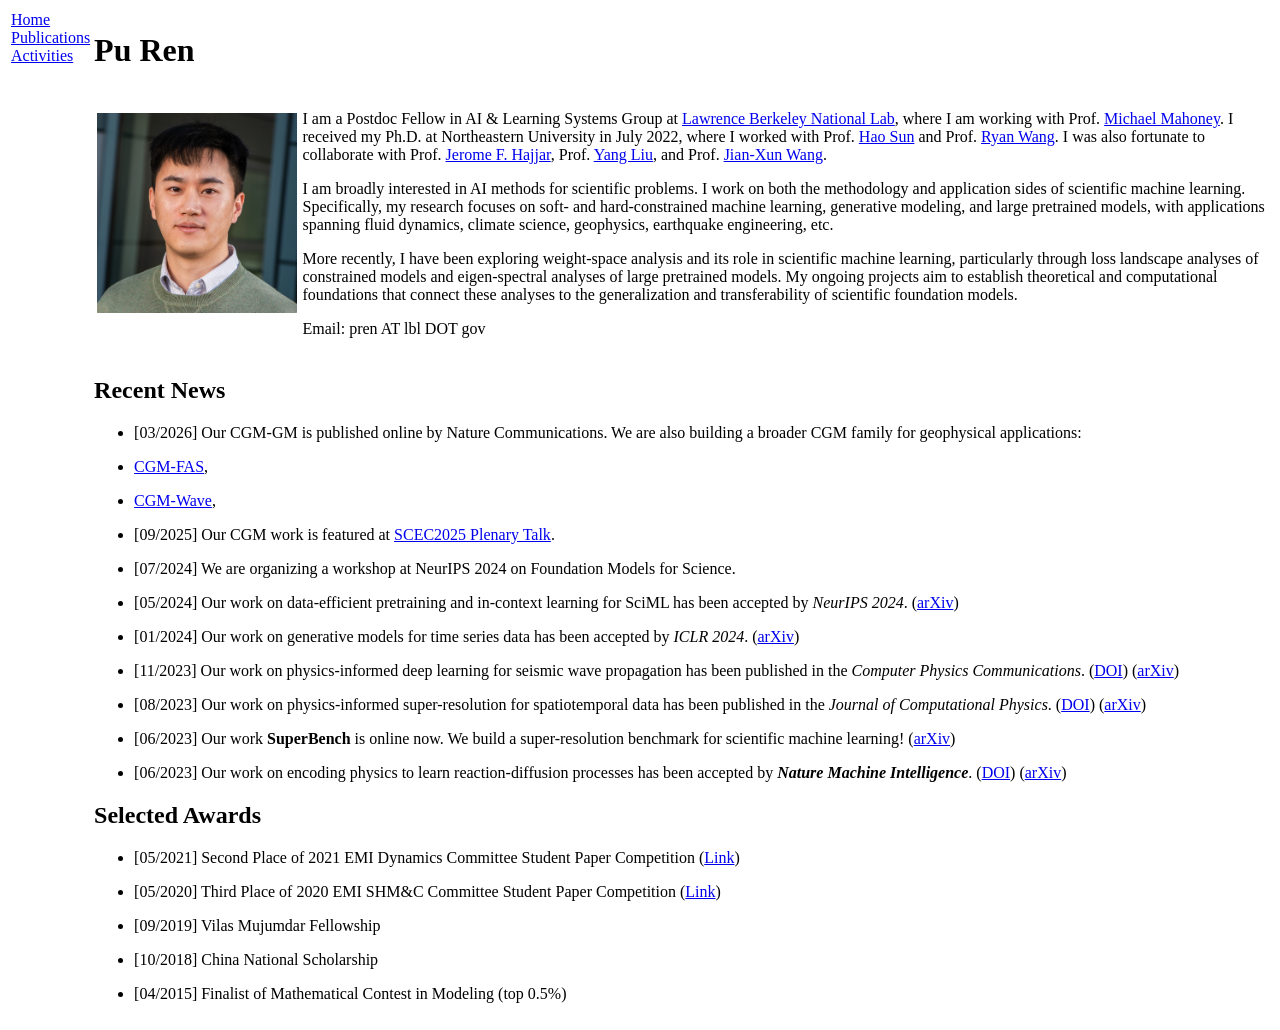
==== index.html @ e6f61547 "update recent news" ====
<!DOCTYPE html PUBLIC "-//W3C//DTD XHTML 1.1//EN"
  "http://www.w3.org/TR/xhtml11/DTD/xhtml11.dtd">
<html xmlns="http://www.w3.org/1999/xhtml" xml:lang="en">
<head>
<meta name="generator" content="jemdoc, see http://jemdoc.jaboc.net/" />
<meta http-equiv="Content-Type" content="text/html;charset=utf-8" />
<link rel="stylesheet" href="jemdoc.css" type="text/css" />
<title>Pu Ren</title>
<!-- MathJax -->
	<script type="text/javascript" src="https://cdn.mathjax.org/mathjax/latest/MathJax.js?config=TeX-AMS-MML_HTMLorMML">
	</script>
	<script type="text/x-mathjax-config">
	MathJax.Hub.Config({
	  TeX: { equationNumbers: { autoNumber: "AMS" } }
	});
	</script>
<!-- End MathJax -->
</head>
<body>
<table summary="Table for page layout." id="tlayout">
<tr valign="top">
<td id="layout-menu">
<div class="menu-item"><a href="index.html" class="current">Home</a></div>
<div class="menu-item"><a href="publications.html">Publications</a></div>
<div class="menu-item"><a href="activaties.html">Activities</a></div>
</td>
<td id="layout-content">
<div id="toptitle">
<h1>Pu Ren</h1>
</div>
<table class="imgtable"><tr><td>
<img src="pics/headshot_recent.jpg" alt="alt text" width="200px" height="200px" />&nbsp;</td>
<td align="left"><p>I am a Postdoc Fellow in AI &amp; Learning Systems Group at <a href="https://www.lbl.gov/" target=&ldquo;blank&rdquo;>Lawrence Berkeley National Lab</a>, where I am working with Prof. <a href="https://www.stat.berkeley.edu/~mmahoney/" target=&ldquo;blank&rdquo;>Michael Mahoney</a>. I received my Ph.D. at Northeastern University in July 2022, where I worked with Prof. <a href="https://scholar.google.com/citations?user=PaxAtLkAAAAJ&amp;hl=en/" target=&ldquo;blank&rdquo;>Hao Sun</a> and Prof. <a href="https://sites.google.com/view/uirlab/" target=&ldquo;blank&rdquo;>Ryan Wang</a>. I was also fortunate to collaborate with Prof. <a href="https://coe.northeastern.edu/people/hajjar-jerome/" target=&ldquo;blank&rdquo;>Jerome F. Hajjar</a>, Prof. <a href="https://scholar.google.com/citations?user=34upg6YAAAAJ&amp;hl=en/" target=&ldquo;blank&rdquo;>Yang Liu</a>, and Prof. <a href="http://sites.nd.edu/jianxun-wang/" target=&ldquo;blank&rdquo;>Jian-Xun Wang</a>.</p>
<p>I am broadly interested in AI methods for scientific problems. I work on both the methodology and application sides of scientific machine learning. Specifically, my research focuses on soft- and hard-constrained machine learning, generative modeling, and large pretrained models, with applications spanning fluid dynamics, climate science, geophysics, earthquake engineering, etc.</p>
<p>More recently, I have been exploring weight-space analysis and its role in scientific machine learning, particularly through loss landscape analyses of constrained models and eigen-spectral analyses of large pretrained models. My ongoing projects aim to establish theoretical and computational foundations that connect these analyses to the generalization and transferability of scientific foundation models.</p>
<p>Email: pren AT lbl DOT gov</p>
</td></tr></table>
<h2>Recent News</h2>
<ul>
<li><p>[03/2026] Our CGM-GM is published online by Nature Communications. We are also building a broader CGM family for geophysical applications: </p>
</li>
<li><p><a href="https://arxiv.org/abs/2512.19909" target=&ldquo;blank&rdquo;>CGM-FAS</a>,</p>
</li>
<li><p><a href="https://www.stat.berkeley.edu/~mmahoney/pubs/Advancing_Broadband_Seismic_Wavefield_1.pdf" target=&ldquo;blank&rdquo;>CGM-Wave</a>,</p>
</li>
<li><p>[09/2025] Our CGM work is featured at <a href="https://central.scec.org/publication/14399" target=&ldquo;blank&rdquo;>SCEC2025 Plenary Talk</a>.</p>
</li>
<li><p>[07/2024] We are organizing a workshop at NeurIPS 2024 on Foundation Models for Science. </p>
</li>
<li><p>[05/2024] Our work on data-efficient pretraining and in-context learning for SciML has been accepted by <i>NeurIPS 2024</i>. (<a href="https://arxiv.org/abs/2402.15734.pdf" target=&ldquo;blank&rdquo;>arXiv</a>)</p>
</li>
<li><p>[01/2024] Our work on generative models for time series data has been accepted by <i>ICLR 2024</i>. (<a href="https://arxiv.org/abs/2310.02619.pdf" target=&ldquo;blank&rdquo;>arXiv</a>)</p>
</li>
<li><p>[11/2023] Our work on physics-informed deep learning for seismic wave propagation has been published in the <i>Computer Physics Communications</i>. (<a href="https://www.sciencedirect.com/science/article/abs/pii/S0010465523003557" target=&ldquo;blank&rdquo;>DOI</a>) (<a href="https://arxiv.org/pdf/2210.14044.pdf" target=&ldquo;blank&rdquo;>arXiv</a>)</p>
</li>
<li><p>[08/2023] Our work on physics-informed super-resolution for spatiotemporal data has been published in the <i>Journal of Computational Physics</i>. (<a href="https://www.sciencedirect.com/science/article/abs/pii/S0021999123005338" target=&ldquo;blank&rdquo;>DOI</a>) (<a href="https://arxiv.org/abs/2208.01462.pdf" target=&ldquo;blank&rdquo;>arXiv</a>)</p>
</li>
<li><p>[06/2023] Our work <b>SuperBench</b> is online now. We build a super-resolution benchmark for scientific machine learning! (<a href="https://arxiv.org/abs/2306.14070.pdf" target=&ldquo;blank&rdquo;>arXiv</a>)</p>
</li>
<li><p>[06/2023] Our work on encoding physics to learn reaction-diffusion processes has been accepted by <b><i>Nature Machine Intelligence</i></b>. (<a href="https://www.nature.com/articles/s42256-023-00685-7" target=&ldquo;blank&rdquo;>DOI</a>) (<a href="https://arxiv.org/abs/2106.04781.pdf" target=&ldquo;blank&rdquo;>arXiv</a>)</p>
</li>
</ul>
<h2>Selected Awards</h2>
<ul>
<li><p>[05/2021] Second Place of 2021 EMI Dynamics Committee Student Paper Competition (<a href="https://www.asce.org/communities/institutes-and-technical-groups/engineering-mechanics-institute/news/emi-2021-student-competition-winners" target=&ldquo;blank&rdquo;>Link</a>)</p>
</li>
<li><p>[05/2020] Third Place of 2020 EMI SHM&amp;C Committee Student Paper Competition (<a href="https://www.asce.org/-/media/asce-images-and-files/communities/institutes-and-technical-groups/engineering-mechanics/documents/2020-emi-annual-report.pdf" target=&ldquo;blank&rdquo;>Link</a>)</p>
</li>
<li><p>[09/2019] Vilas Mujumdar Fellowship</p>
</li>
<li><p>[10/2018] China National Scholarship</p>
</li>
<li><p>[04/2015] Finalist of Mathematical Contest in Modeling (top 0.5%)</p>
</li>
</ul>
</td>
</tr>
</table>
</body>
</html>
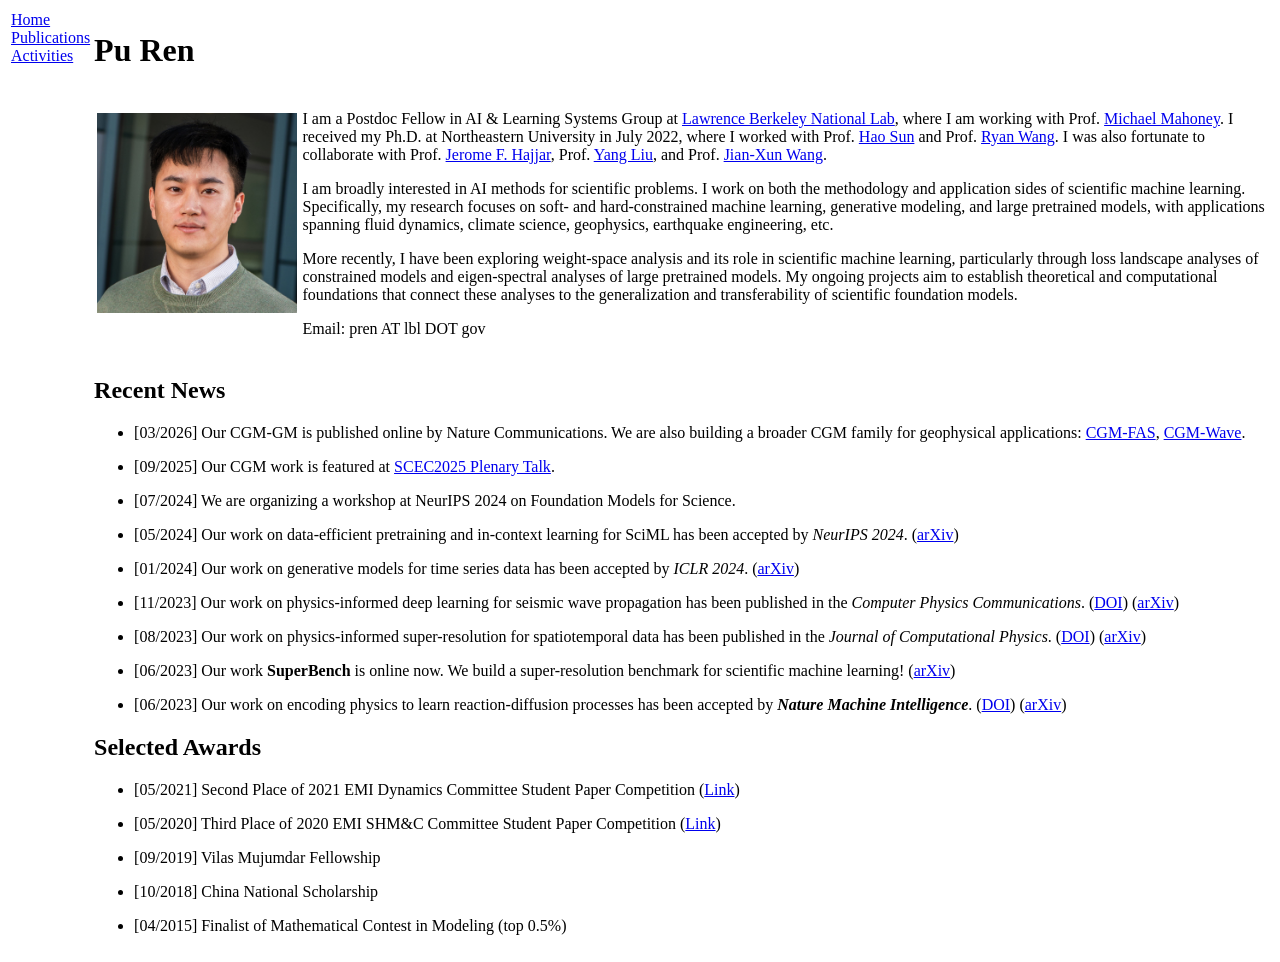
==== commit e0cd826e: "update index" ====
--- a/index.html
+++ b/index.html
@@ -37,11 +37,7 @@
 </td></tr></table>
 <h2>Recent News</h2>
 <ul>
-<li><p>[03/2026] Our CGM-GM is published online by Nature Communications. We are also building a broader CGM family for geophysical applications: </p>
-</li>
-<li><p><a href="https://arxiv.org/abs/2512.19909" target=&ldquo;blank&rdquo;>CGM-FAS</a>,</p>
-</li>
-<li><p><a href="https://www.stat.berkeley.edu/~mmahoney/pubs/Advancing_Broadband_Seismic_Wavefield_1.pdf" target=&ldquo;blank&rdquo;>CGM-Wave</a>,</p>
+<li><p>[03/2026] Our CGM-GM is published online by Nature Communications. We are also building a broader CGM family for geophysical applications: <a href="https://arxiv.org/abs/2512.19909" target=&ldquo;blank&rdquo;>CGM-FAS</a>, <a href="https://www.stat.berkeley.edu/~mmahoney/pubs/Advancing_Broadband_Seismic_Wavefield_1.pdf" target=&ldquo;blank&rdquo;>CGM-Wave</a>.</p>
 </li>
 <li><p>[09/2025] Our CGM work is featured at <a href="https://central.scec.org/publication/14399" target=&ldquo;blank&rdquo;>SCEC2025 Plenary Talk</a>.</p>
 </li>
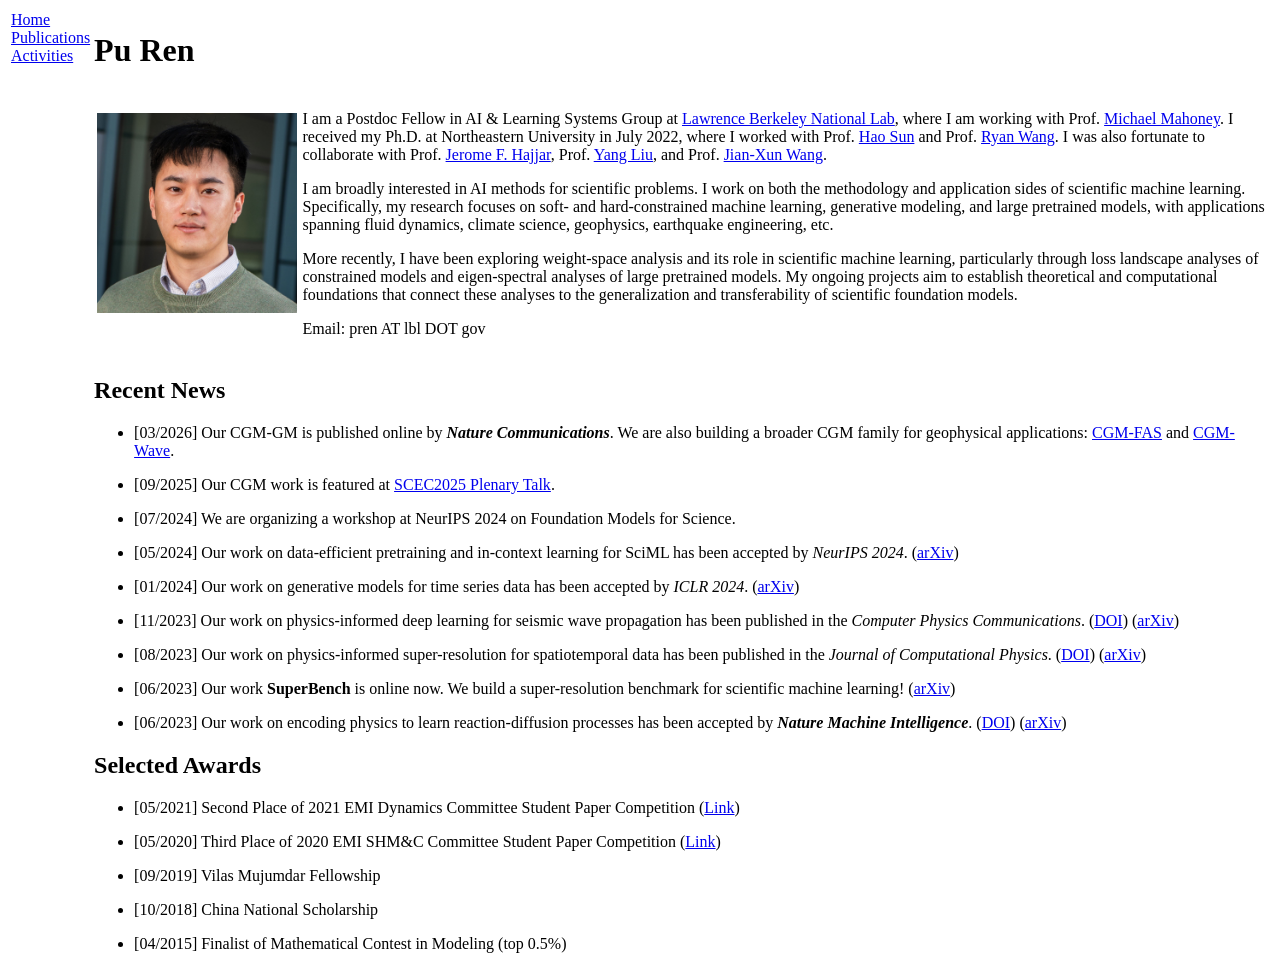
==== commit 89e5b508: "update index" ====
--- a/index.html
+++ b/index.html
@@ -37,7 +37,7 @@
 </td></tr></table>
 <h2>Recent News</h2>
 <ul>
-<li><p>[03/2026] Our CGM-GM is published online by Nature Communications. We are also building a broader CGM family for geophysical applications: <a href="https://arxiv.org/abs/2512.19909" target=&ldquo;blank&rdquo;>CGM-FAS</a>, <a href="https://www.stat.berkeley.edu/~mmahoney/pubs/Advancing_Broadband_Seismic_Wavefield_1.pdf" target=&ldquo;blank&rdquo;>CGM-Wave</a>.</p>
+<li><p>[03/2026] Our CGM-GM is published online by <b><i>Nature Communications</i></b>. We are also building a broader CGM family for geophysical applications: <a href="https://arxiv.org/abs/2512.19909" target=&ldquo;blank&rdquo;>CGM-FAS</a> and <a href="https://www.stat.berkeley.edu/~mmahoney/pubs/Advancing_Broadband_Seismic_Wavefield_1.pdf" target=&ldquo;blank&rdquo;>CGM-Wave</a>.</p>
 </li>
 <li><p>[09/2025] Our CGM work is featured at <a href="https://central.scec.org/publication/14399" target=&ldquo;blank&rdquo;>SCEC2025 Plenary Talk</a>.</p>
 </li>
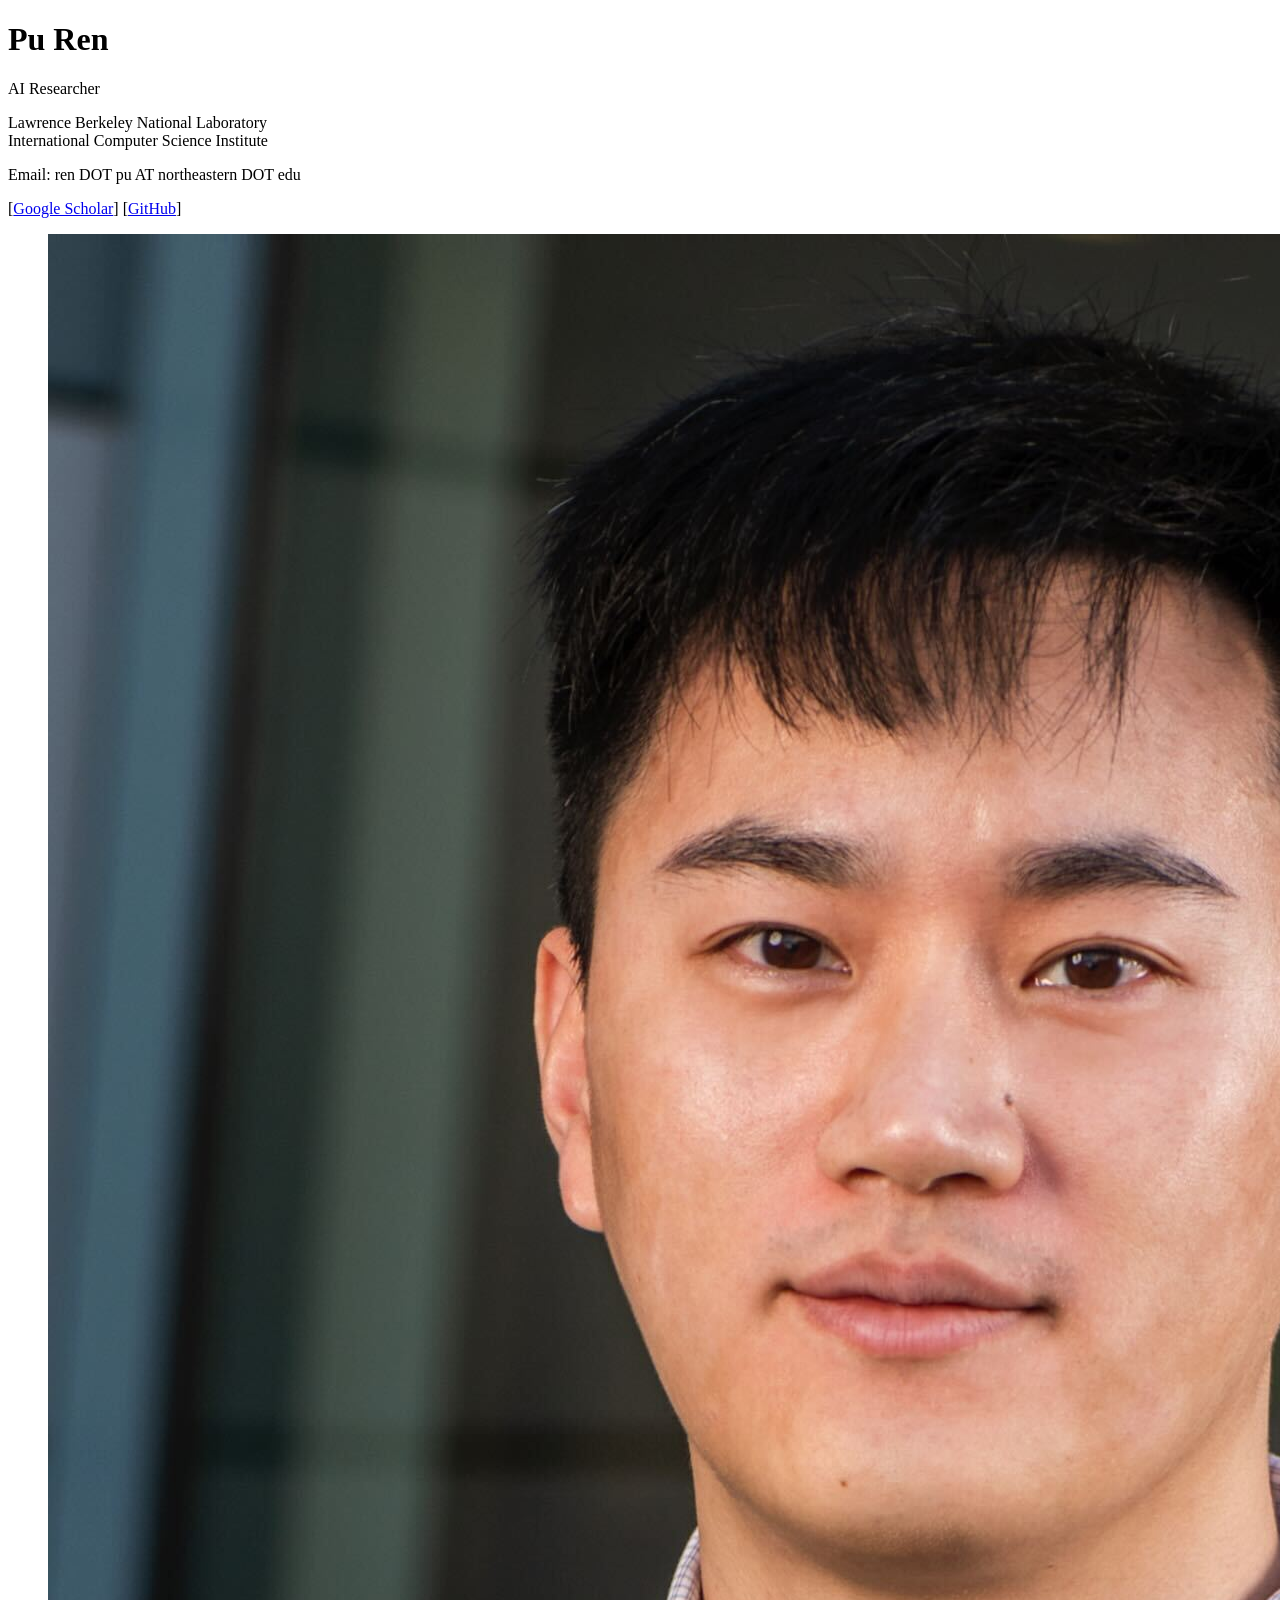
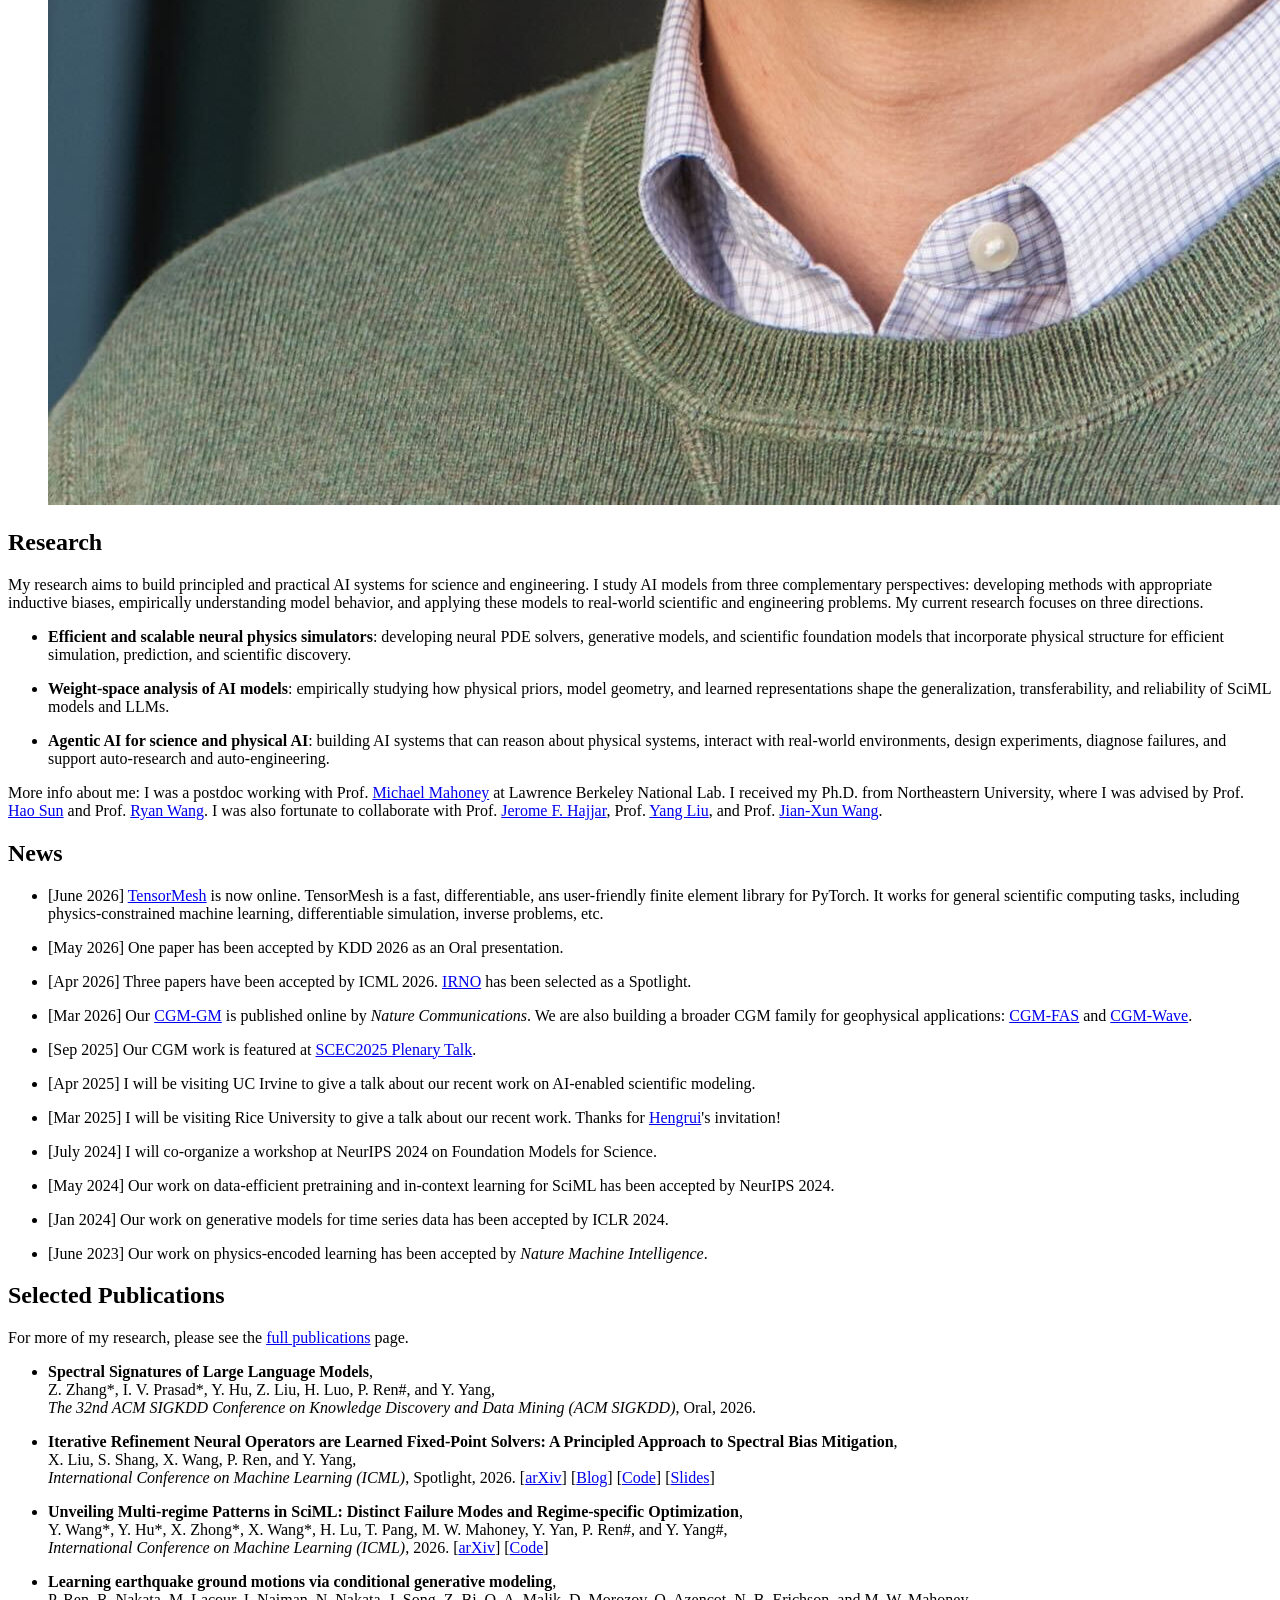
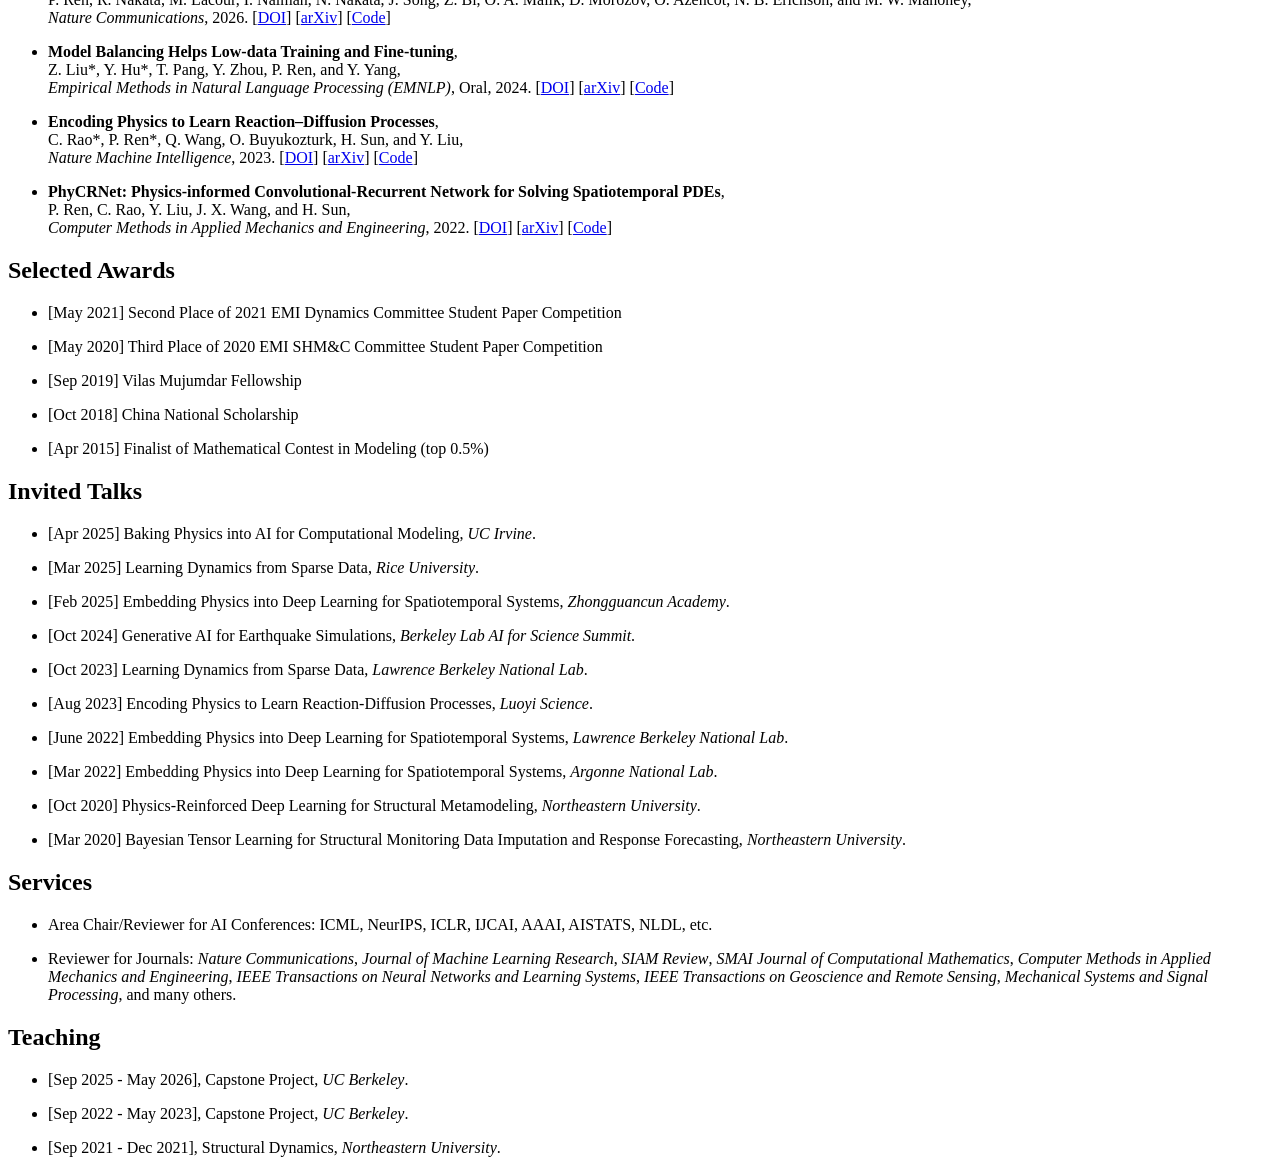
==== commit 56b90295: "update index" ====
--- a/index.html
+++ b/index.html
@@ -17,60 +17,182 @@
 <!-- End MathJax -->
 </head>
 <body>
-<table summary="Table for page layout." id="tlayout">
-<tr valign="top">
-<td id="layout-menu">
-<div class="menu-item"><a href="index.html" class="current">Home</a></div>
-<div class="menu-item"><a href="publications.html">Publications</a></div>
-<div class="menu-item"><a href="activaties.html">Activities</a></div>
-</td>
-<td id="layout-content">
-<div id="toptitle">
-<h1>Pu Ren</h1>
-</div>
-<table class="imgtable"><tr><td>
-<img src="pics/headshot_recent.jpg" alt="alt text" width="200px" height="200px" />&nbsp;</td>
-<td align="left"><p>I am a Postdoc Fellow in AI &amp; Learning Systems Group at <a href="https://www.lbl.gov/" target=&ldquo;blank&rdquo;>Lawrence Berkeley National Lab</a>, where I am working with Prof. <a href="https://www.stat.berkeley.edu/~mmahoney/" target=&ldquo;blank&rdquo;>Michael Mahoney</a>. I received my Ph.D. at Northeastern University in July 2022, where I worked with Prof. <a href="https://scholar.google.com/citations?user=PaxAtLkAAAAJ&amp;hl=en/" target=&ldquo;blank&rdquo;>Hao Sun</a> and Prof. <a href="https://sites.google.com/view/uirlab/" target=&ldquo;blank&rdquo;>Ryan Wang</a>. I was also fortunate to collaborate with Prof. <a href="https://coe.northeastern.edu/people/hajjar-jerome/" target=&ldquo;blank&rdquo;>Jerome F. Hajjar</a>, Prof. <a href="https://scholar.google.com/citations?user=34upg6YAAAAJ&amp;hl=en/" target=&ldquo;blank&rdquo;>Yang Liu</a>, and Prof. <a href="http://sites.nd.edu/jianxun-wang/" target=&ldquo;blank&rdquo;>Jian-Xun Wang</a>.</p>
-<p>I am broadly interested in AI methods for scientific problems. I work on both the methodology and application sides of scientific machine learning. Specifically, my research focuses on soft- and hard-constrained machine learning, generative modeling, and large pretrained models, with applications spanning fluid dynamics, climate science, geophysics, earthquake engineering, etc.</p>
-<p>More recently, I have been exploring weight-space analysis and its role in scientific machine learning, particularly through loss landscape analyses of constrained models and eigen-spectral analyses of large pretrained models. My ongoing projects aim to establish theoretical and computational foundations that connect these analyses to the generalization and transferability of scientific foundation models.</p>
-<p>Email: pren AT lbl DOT gov</p>
-</td></tr></table>
-<h2>Recent News</h2>
+<div id="layout-content">
+<!-- Header: edit name, appointment, affiliations, links, and portrait here. -->
+<header class="site-header">
+  <div class="intro">
+    <h1>Pu Ren</h1>
+    <p class="role">AI Researcher</p>
+    <p class="affiliation">
+      Lawrence Berkeley National Laboratory<br />
+      International Computer Science Institute
+    </p>
+    <p class="email">Email: ren DOT pu AT northeastern DOT edu</p>
+    <p class="header-links">
+      [<a href="https://scholar.google.com/citations?user=FiuAyGwAAAAJ&amp;hl=en">Google Scholar</a>]
+      [<a href="https://github.com/paulpuren">GitHub</a>]
+    </p>
+  </div>
+  <figure class="portrait">
+    <img src="pics/headshot_recent.jpg" alt="Portrait of Pu Ren" />
+  </figure>
+</header>
+<h2>Research</h2>
+<p>My research aims to build principled and practical AI systems for science and engineering. I study AI models from three complementary perspectives: developing methods with appropriate inductive biases, empirically understanding model behavior, and applying these models to real-world scientific and engineering problems. My current research focuses on three directions.</p>
 <ul>
-<li><p>[03/2026] Our CGM-GM is published online by <b><i>Nature Communications</i></b>. We are also building a broader CGM family for geophysical applications: <a href="https://arxiv.org/abs/2512.19909" target=&ldquo;blank&rdquo;>CGM-FAS</a> and <a href="https://www.stat.berkeley.edu/~mmahoney/pubs/Advancing_Broadband_Seismic_Wavefield_1.pdf" target=&ldquo;blank&rdquo;>CGM-Wave</a>.</p>
+<li><p><b>Efficient and scalable neural physics simulators</b>: developing neural PDE solvers, generative models, and scientific foundation models that incorporate physical structure for efficient simulation, prediction, and scientific discovery.</p>
 </li>
-<li><p>[09/2025] Our CGM work is featured at <a href="https://central.scec.org/publication/14399" target=&ldquo;blank&rdquo;>SCEC2025 Plenary Talk</a>.</p>
+</ul>
+<ul>
+<li><p><b>Weight-space analysis of AI models</b>: empirically studying how physical priors, model geometry, and learned representations shape the generalization, transferability, and reliability of SciML models and LLMs.</p>
 </li>
-<li><p>[07/2024] We are organizing a workshop at NeurIPS 2024 on Foundation Models for Science. </p>
+</ul>
+<ul>
+<li><p><b>Agentic AI for science and physical AI</b>: building AI systems that can reason about physical systems, interact with real-world environments, design experiments, diagnose failures, and support auto-research and auto-engineering.</p>
 </li>
-<li><p>[05/2024] Our work on data-efficient pretraining and in-context learning for SciML has been accepted by <i>NeurIPS 2024</i>. (<a href="https://arxiv.org/abs/2402.15734.pdf" target=&ldquo;blank&rdquo;>arXiv</a>)</p>
+</ul>
+<p>More info about me: I was a postdoc working with Prof. <a href="https://www.stat.berkeley.edu/~mmahoney/" target=&ldquo;blank&rdquo;>Michael Mahoney</a> at Lawrence Berkeley National Lab. I received my Ph.D. from Northeastern University, where I was advised by Prof. <a href="https://scholar.google.com/citations?user=PaxAtLkAAAAJ&amp;hl=en/" target=&ldquo;blank&rdquo;>Hao Sun</a> and Prof. <a href="https://sites.google.com/view/uirlab/" target=&ldquo;blank&rdquo;>Ryan Wang</a>. I was also fortunate to collaborate with Prof. <a href="https://coe.northeastern.edu/people/hajjar-jerome/" target=&ldquo;blank&rdquo;>Jerome F. Hajjar</a>, Prof. <a href="https://scholar.google.com/citations?user=34upg6YAAAAJ&amp;hl=en/" target=&ldquo;blank&rdquo;>Yang Liu</a>, and Prof. <a href="https://www.duffield.cornell.edu/people/jian-xun-wang/" target=&ldquo;blank&rdquo;>Jian-Xun Wang</a>.</p>
+<h2>News</h2>
+<ul>
+<li><p>[June 2026] <a href="https://www.tensor-mesh.com/" target=&ldquo;blank&rdquo;>TensorMesh</a> is now online. TensorMesh is a fast, differentiable, ans user-friendly finite element library for PyTorch. It works for general scientific computing tasks, including physics-constrained machine learning, differentiable simulation, inverse problems, etc. </p>
 </li>
-<li><p>[01/2024] Our work on generative models for time series data has been accepted by <i>ICLR 2024</i>. (<a href="https://arxiv.org/abs/2310.02619.pdf" target=&ldquo;blank&rdquo;>arXiv</a>)</p>
+<li><p>[May 2026] One paper has been accepted by KDD 2026 as an <span class="highlight-red">Oral</span> presentation.</p>
 </li>
-<li><p>[11/2023] Our work on physics-informed deep learning for seismic wave propagation has been published in the <i>Computer Physics Communications</i>. (<a href="https://www.sciencedirect.com/science/article/abs/pii/S0010465523003557" target=&ldquo;blank&rdquo;>DOI</a>) (<a href="https://arxiv.org/pdf/2210.14044.pdf" target=&ldquo;blank&rdquo;>arXiv</a>)</p>
+<li><p>[Apr 2026] Three papers have been accepted by ICML 2026. <a href="https://openreview.net/forum?id=4lAS8tI23u&amp;referrer=%5Bthe%20profile%20of%20Xiaotian%20Liu%5D(%2Fprofile%3Fid%3D~Xiaotian_Liu2)" target=&ldquo;blank&rdquo;>IRNO</a> has been selected as a <span class="highlight-red">Spotlight</span>.</p>
 </li>
-<li><p>[08/2023] Our work on physics-informed super-resolution for spatiotemporal data has been published in the <i>Journal of Computational Physics</i>. (<a href="https://www.sciencedirect.com/science/article/abs/pii/S0021999123005338" target=&ldquo;blank&rdquo;>DOI</a>) (<a href="https://arxiv.org/abs/2208.01462.pdf" target=&ldquo;blank&rdquo;>arXiv</a>)</p>
+<li><p>[Mar 2026] Our <a href="https://www.nature.com/articles/s41467-026-70719-2" target=&ldquo;blank&rdquo;>CGM-GM</a> is published online by <i><span class="highlight-red">Nature Communications</span></i>. We are also building a broader CGM family for geophysical applications: <a href="https://arxiv.org/abs/2512.19909" target=&ldquo;blank&rdquo;>CGM-FAS</a> and <a href="https://www.stat.berkeley.edu/~mmahoney/pubs/Advancing_Broadband_Seismic_Wavefield_1.pdf" target=&ldquo;blank&rdquo;>CGM-Wave</a>.</p>
 </li>
-<li><p>[06/2023] Our work <b>SuperBench</b> is online now. We build a super-resolution benchmark for scientific machine learning! (<a href="https://arxiv.org/abs/2306.14070.pdf" target=&ldquo;blank&rdquo;>arXiv</a>)</p>
+<li><p>[Sep 2025] Our CGM work is featured at <a href="https://central.scec.org/publication/14399" target=&ldquo;blank&rdquo;>SCEC2025 Plenary Talk</a>.</p>
 </li>
-<li><p>[06/2023] Our work on encoding physics to learn reaction-diffusion processes has been accepted by <b><i>Nature Machine Intelligence</i></b>. (<a href="https://www.nature.com/articles/s42256-023-00685-7" target=&ldquo;blank&rdquo;>DOI</a>) (<a href="https://arxiv.org/abs/2106.04781.pdf" target=&ldquo;blank&rdquo;>arXiv</a>)</p>
+<li><p>[Apr 2025] I will be visiting UC Irvine to give a talk about our recent work on AI-enabled scientific modeling. </p>
+</li>
+<li><p>[Mar 2025] I will be visiting Rice University to give a talk about our recent work. Thanks for <a href="https://profiles.rice.edu/faculty/hengrui-luo" target=&ldquo;blank&rdquo;>Hengrui</a>'s invitation! </p>
+</li>
+<li><p>[July 2024] I will co-organize a workshop at NeurIPS 2024 on Foundation Models for Science. </p>
+</li>
+<li><p>[May 2024] Our work on data-efficient pretraining and in-context learning for SciML has been accepted by NeurIPS 2024.</p>
+</li>
+<li><p>[Jan 2024] Our work on generative models for time series data has been accepted by ICLR 2024.</p>
+</li>
+<li><p>[June 2023] Our work on physics-encoded learning has been accepted by <i><span class="highlight-red">Nature Machine Intelligence</span></i>.</p>
+</li>
+</ul>
+<h2>Selected Publications</h2>
+<p>For more of my research, please see the <a href="publications.html" target=&ldquo;blank&rdquo;>full publications</a> page.</p>
+<ul>
+<li><p><b>Spectral Signatures of Large Language Models</b>, <br />
+Z. Zhang*, I. V. Prasad*, Y. Hu, Z. Liu, H. Luo, P. Ren#, and Y. Yang, <br />
+<i>The 32nd ACM SIGKDD Conference on Knowledge Discovery and Data Mining (ACM SIGKDD)</i>, <span class="highlight-red">Oral</span>, 2026.</p>
+</li>
+</ul>
+<ul>
+<li><p><b>Iterative Refinement Neural Operators are Learned Fixed-Point Solvers: A Principled Approach to Spectral Bias Mitigation</b>, <br />
+X. Liu, S. Shang, X. Wang, P. Ren, and Y. Yang, <br />
+<i>International Conference on Machine Learning (ICML)</i>, <span class="highlight-red">Spotlight</span>, 2026.
+[<a href="https://arxiv.org/abs/2605.24041" target=&ldquo;blank&rdquo;>arXiv</a>] 
+[<a href="https://xiaotianliu-dartmouth.github.io/IRNO_ICML_26_Spotlight/" target=&ldquo;blank&rdquo;>Blog</a>]
+[<a href="https://github.com/xiaotianliu-dartmouth/Iterative_Refinement_Neural_Operator/" target=&ldquo;blank&rdquo;>Code</a>]
+[<a href="https://xiaotianliu-dartmouth.github.io/IRNO_ICML_26_Spotlight/static/pdfs/IRNO_slides.pdf" target=&ldquo;blank&rdquo;>Slides</a>]</p>
+</li>
+</ul>
+<ul>
+<li><p><b>Unveiling Multi-regime Patterns in SciML: Distinct Failure Modes and Regime-specific Optimization</b>, <br />
+Y. Wang*, Y. Hu*, X. Zhong*, X. Wang*, H. Lu, T. Pang, M. W. Mahoney, Y. Yan, P. Ren#, and Y. Yang#, <br />
+<i>International Conference on Machine Learning (ICML)</i>, 2026.
+[<a href="https://arxiv.org/abs/2605.29153" target=&ldquo;blank&rdquo;>arXiv</a>]
+[<a href="https://github.com/leastima/sciml_multi_regime" target=&ldquo;blank&rdquo;>Code</a>]</p>
+</li>
+</ul>
+<ul>
+<li><p><b>Learning earthquake ground motions via conditional generative modeling</b>, <br />
+P. Ren, R. Nakata, M. Lacour, I. Naiman, N. Nakata, J. Song, Z. Bi, O. A. Malik, D. Morozov, O. Azencot, N. B. Erichson, and M. W. Mahoney, <br />
+<i><span class="highlight-red">Nature Communications</span></i>, 2026.
+[<a href="https://www.nature.com/articles/s41467-026-70719-2" target=&ldquo;blank&rdquo;>DOI</a>]
+[<a href="https://arxiv.org/abs/2407.15089.pdf" target=&ldquo;blank&rdquo;>arXiv</a>]
+[<a href="https://github.com/paulpuren/cgm-gm" target=&ldquo;blank&rdquo;>Code</a>]</p>
+</li>
+</ul>
+<ul>
+<li><p><b>Model Balancing Helps Low-data Training and Fine-tuning</b>, <br />
+Z. Liu*, Y. Hu*, T. Pang, Y. Zhou, P. Ren, and Y. Yang, <br />
+<i>Empirical Methods in Natural Language Processing (EMNLP)</i>, <span class="highlight-red">Oral</span>, 2024.
+[<a href="https://aclanthology.org/2024.emnlp-main.78.pdf" target=&ldquo;blank&rdquo;>DOI</a>]
+[<a href="https://arxiv.org/pdf/2410.12178.pdf" target=&ldquo;blank&rdquo;>arXiv</a>]
+[<a href="https://github.com/zihanghliu/modelbalancing" target=&ldquo;blank&rdquo;>Code</a>] </p>
+</li>
+</ul>
+<ul>
+<li><p><b>Encoding Physics to Learn Reaction–Diffusion Processes</b>, <br />
+C. Rao*, P. Ren*, Q. Wang, O. Buyukozturk, H. Sun, and Y. Liu, <br /> 
+<i><span class="highlight-red">Nature Machine Intelligence</span></i>, 2023.
+[<a href="https://www.nature.com/articles/s42256-023-00685-7" target=&ldquo;blank&rdquo;>DOI</a>]
+[<a href="https://arxiv.org/abs/2106.04781.pdf" target=&ldquo;blank&rdquo;>arXiv</a>] 
+[<a href="https://github.com/isds-neu/PeRCNN" target=&ldquo;blank&rdquo;>Code</a>]</p>
+</li>
+</ul>
+<ul>
+<li><p><b>PhyCRNet: Physics-informed Convolutional-Recurrent Network for Solving Spatiotemporal PDEs</b>, <br />
+P. Ren, C. Rao, Y. Liu, J. X. Wang, and H. Sun, <br />
+<i>Computer Methods in Applied Mechanics and Engineering</i>, 2022. 
+[<a href="https://www.sciencedirect.com/science/article/abs/pii/S0045782521006514" target=&ldquo;blank&rdquo;>DOI</a>] 
+[<a href="https://arxiv.org/abs/2106.14103.pdf" target=&ldquo;blank&rdquo;>arXiv</a>] 
+[<a href="https://github.com/paulpuren/PhyCRNet" target=&ldquo;blank&rdquo;>Code</a>]</p>
 </li>
 </ul>
 <h2>Selected Awards</h2>
 <ul>
-<li><p>[05/2021] Second Place of 2021 EMI Dynamics Committee Student Paper Competition (<a href="https://www.asce.org/communities/institutes-and-technical-groups/engineering-mechanics-institute/news/emi-2021-student-competition-winners" target=&ldquo;blank&rdquo;>Link</a>)</p>
+<li><p>[May 2021] Second Place of 2021 EMI Dynamics Committee Student Paper Competition</p>
 </li>
-<li><p>[05/2020] Third Place of 2020 EMI SHM&amp;C Committee Student Paper Competition (<a href="https://www.asce.org/-/media/asce-images-and-files/communities/institutes-and-technical-groups/engineering-mechanics/documents/2020-emi-annual-report.pdf" target=&ldquo;blank&rdquo;>Link</a>)</p>
+<li><p>[May 2020] Third Place of 2020 EMI SHM&amp;C Committee Student Paper Competition</p>
 </li>
-<li><p>[09/2019] Vilas Mujumdar Fellowship</p>
+<li><p>[Sep 2019] Vilas Mujumdar Fellowship</p>
 </li>
-<li><p>[10/2018] China National Scholarship</p>
+<li><p>[Oct 2018] China National Scholarship</p>
 </li>
-<li><p>[04/2015] Finalist of Mathematical Contest in Modeling (top 0.5%)</p>
+<li><p>[Apr 2015] Finalist of Mathematical Contest in Modeling (top 0.5%)</p>
 </li>
 </ul>
-</td>
-</tr>
-</table>
+<h2>Invited Talks</h2>
+<ul>
+<li><p>[Apr 2025] Baking Physics into AI for Computational Modeling, <i>UC Irvine</i>.</p>
+</li>
+<li><p>[Mar 2025] Learning Dynamics from Sparse Data, <i>Rice University</i>.</p>
+</li>
+<li><p>[Feb 2025] Embedding Physics into Deep Learning for Spatiotemporal Systems, <i>Zhongguancun Academy</i>.</p>
+</li>
+<li><p>[Oct 2024] Generative AI for Earthquake Simulations, <i>Berkeley Lab AI for Science Summit</i>.</p>
+</li>
+<li><p>[Oct 2023] Learning Dynamics from Sparse Data, <i>Lawrence Berkeley National Lab</i>.</p>
+</li>
+<li><p>[Aug 2023] Encoding Physics to Learn Reaction-Diffusion Processes, <i>Luoyi Science</i>.</p>
+</li>
+<li><p>[June 2022] Embedding Physics into Deep Learning for Spatiotemporal Systems, <i>Lawrence Berkeley National Lab</i>.</p>
+</li>
+<li><p>[Mar 2022] Embedding Physics into Deep Learning for Spatiotemporal Systems, <i>Argonne National Lab</i>.</p>
+</li>
+<li><p>[Oct 2020] Physics-Reinforced Deep Learning for Structural Metamodeling, <i>Northeastern University</i>.</p>
+</li>
+<li><p>[Mar 2020] Bayesian Tensor Learning for Structural Monitoring Data Imputation and Response Forecasting, <i>Northeastern University</i>.</p>
+</li>
+</ul>
+<h2>Services</h2>
+<ul>
+<li><p>Area Chair/Reviewer for AI Conferences: ICML, NeurIPS, ICLR, IJCAI, AAAI, AISTATS, NLDL, etc.</p>
+</li>
+</ul>
+<ul>
+<li><p>Reviewer for Journals: <i>Nature Communications</i>, <i>Journal of Machine Learning Research</i>, <i>SIAM Review</i>, <i>SMAI Journal of Computational Mathematics</i>, <i>Computer Methods in Applied Mechanics and Engineering</i>, <i>IEEE Transactions on Neural Networks and Learning Systems</i>, <i>IEEE Transactions on Geoscience and Remote Sensing</i>, <i>Mechanical Systems and Signal Processing</i>, and many others. </p>
+</li>
+</ul>
+<h2>Teaching</h2>
+<ul>
+<li><p>[Sep 2025 - May 2026], Capstone Project, <i>UC Berkeley</i>.</p>
+</li>
+<li><p>[Sep 2022 - May 2023], Capstone Project, <i>UC Berkeley</i>.</p>
+</li>
+<li><p>[Sep 2021 - Dec 2021], Structural Dynamics, <i>Northeastern University</i>.</p>
+</li>
+</ul>
+</div>
 </body>
 </html>
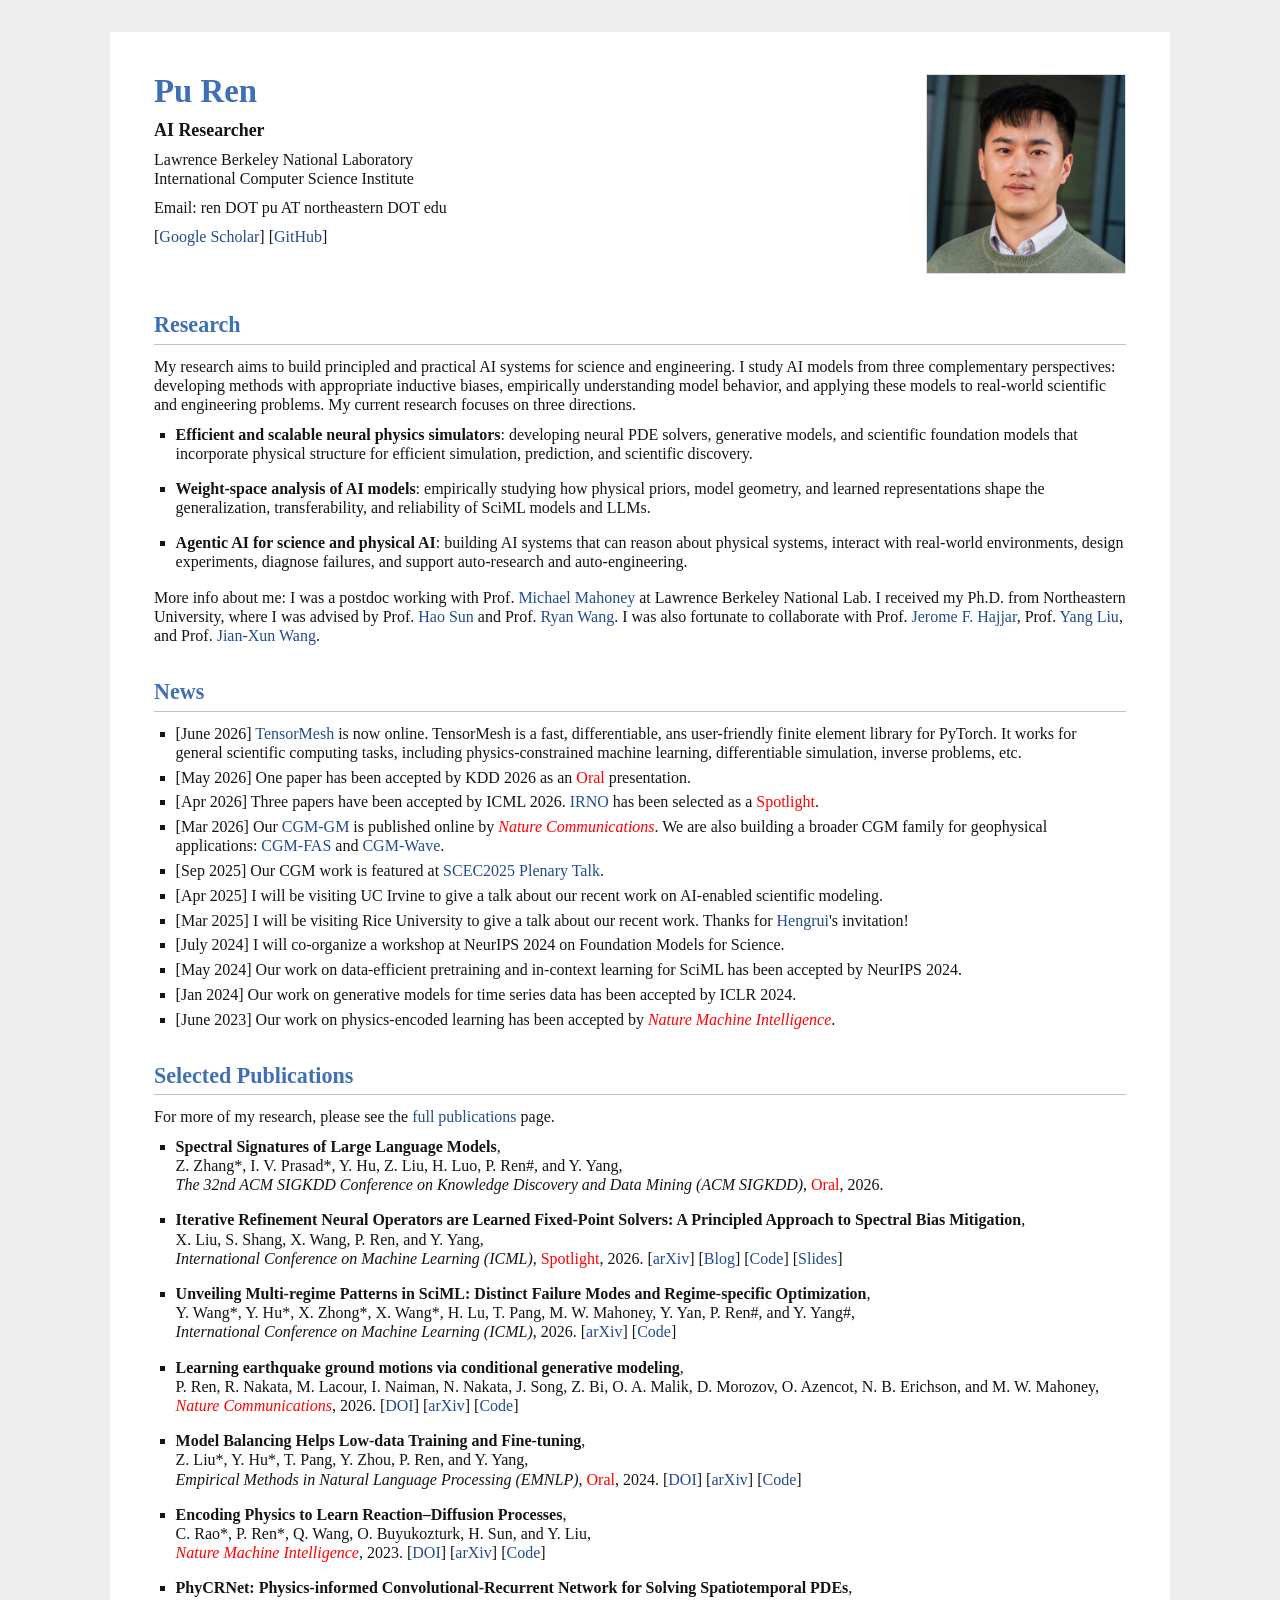
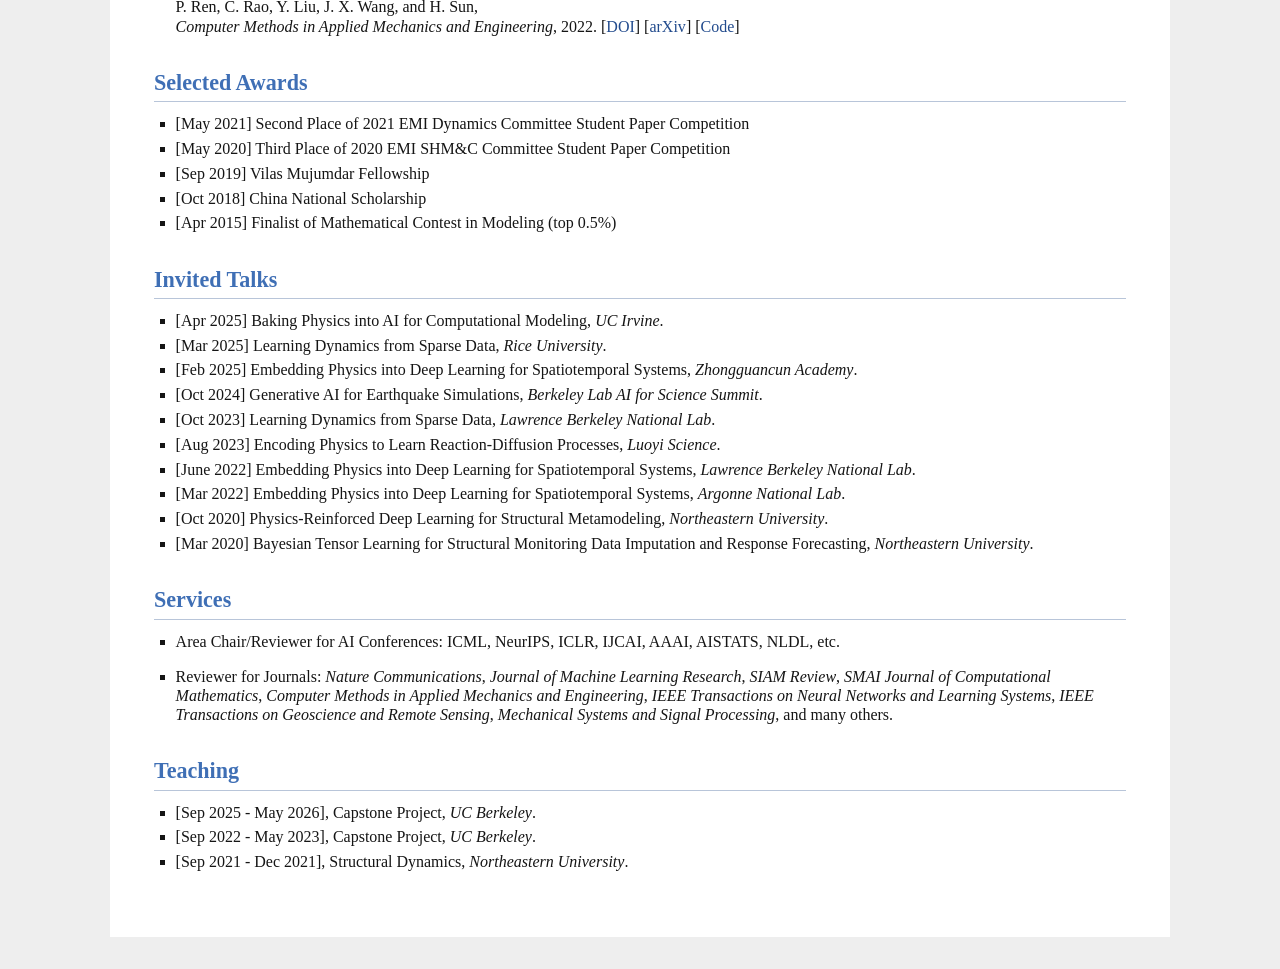
==== commit 1fcd459c: "Fix homepage layout and portrait size" ====
--- a/index.html
+++ b/index.html
@@ -5,6 +5,49 @@
 <meta name="generator" content="jemdoc, see http://jemdoc.jaboc.net/" />
 <meta http-equiv="Content-Type" content="text/html;charset=utf-8" />
 <link rel="stylesheet" href="jemdoc.css" type="text/css" />
+<style type="text/css">
+  body {
+    margin: 0;
+    padding: 32px 34px;
+    background: #eeeeee;
+  }
+  #layout-content {
+    max-width: 1060px;
+    margin: 0 auto;
+    padding: 42px 44px 50px;
+    background: #ffffff;
+  }
+  .site-header {
+    display: grid;
+    grid-template-columns: minmax(0, 1fr) 200px;
+    gap: 42px;
+    align-items: start;
+  }
+  .portrait {
+    margin: 0;
+    text-align: right;
+  }
+  .portrait img {
+    width: 200px;
+    max-width: 100%;
+    height: auto;
+  }
+  @media (max-width: 760px) {
+    body {
+      padding: 0;
+    }
+    #layout-content {
+      padding: 26px 18px 34px;
+    }
+    .site-header {
+      grid-template-columns: 1fr;
+      gap: 20px;
+    }
+    .portrait {
+      text-align: left;
+    }
+  }
+</style>
 <title>Pu Ren</title>
 <!-- MathJax -->
 	<script type="text/javascript" src="https://cdn.mathjax.org/mathjax/latest/MathJax.js?config=TeX-AMS-MML_HTMLorMML">
@@ -34,7 +77,7 @@
     </p>
   </div>
   <figure class="portrait">
-    <img src="pics/headshot_recent.jpg" alt="Portrait of Pu Ren" />
+    <img src="pics/headshot_recent.jpg" alt="Portrait of Pu Ren" width="200" height="200" style="width:200px;max-width:100%;height:auto;" />
   </figure>
 </header>
 <h2>Research</h2>
--- a/jemdoc.css
+++ b/jemdoc.css
@@ -0,0 +1,372 @@
+/* Academic homepage styles for the jemdoc-generated site. */
+
+* {
+    box-sizing: border-box;
+}
+
+html {
+    background: #eeeeee;
+}
+
+body {
+    margin: 0;
+    padding: 32px 34px;
+    background: #eeeeee;
+    color: #151515;
+    font-family: Georgia, "Times New Roman", Times, serif;
+    font-size: 16px;
+    line-height: 1.2;
+}
+
+/* Main white page container. Jemdoc uses #layout-content with or without a menu. */
+#layout-content,
+table#tlayout {
+    width: 100%;
+    max-width: 1060px;
+    margin: 0 auto;
+    background: #ffffff;
+}
+
+#layout-content {
+    padding: 42px 44px 50px;
+}
+
+table#tlayout {
+    border: none;
+    border-collapse: separate;
+    border-spacing: 0;
+}
+
+table#tlayout #layout-content {
+    margin: 0;
+}
+
+/* Legacy jemdoc side menu kept readable for secondary pages. */
+#layout-menu {
+    width: 160px;
+    padding: 42px 16px;
+    background: #f6f6f6;
+    border: none;
+    border-right: 1px solid #dddddd;
+    text-align: left;
+    vertical-align: top;
+    white-space: nowrap;
+}
+
+#layout-menu td {
+    background: #f6f6f6;
+    vertical-align: top;
+}
+
+div.menu-category {
+    margin: 0.8em 0 0.2em;
+    padding-bottom: 0.1em;
+    border-bottom: 1px solid #b8b8b8;
+    font-weight: bold;
+}
+
+div.menu-item {
+    padding: 2px 0;
+}
+
+#layout-menu a {
+    font-size: 0.95em;
+    line-height: 1.55;
+}
+
+#layout-menu a.current:link,
+#layout-menu a.current:visited {
+    color: #254f8f;
+    border-bottom: 1px solid #254f8f;
+}
+
+/* Header: edit structure in index.jemdoc. */
+.site-header {
+    display: grid;
+    grid-template-columns: minmax(0, 1fr) 200px;
+    gap: 42px;
+    align-items: start;
+    margin-bottom: 16px;
+    padding-bottom: 0;
+    border-bottom: none;
+}
+
+.site-header h1 {
+    margin: 0 0 12px;
+    padding: 0;
+    border: none;
+    color: #3f6fb5;
+    font-size: 2.05rem;
+    line-height: 1.05;
+    font-weight: bold;
+}
+
+.role {
+    margin: 0 0 8px;
+    font-size: 1.12rem;
+    font-weight: bold;
+}
+
+.affiliation,
+.email,
+.header-links {
+    margin: 0 0 10px;
+}
+
+.portrait {
+    margin: 0;
+    text-align: right;
+}
+
+.portrait img {
+    width: 200px;
+    max-width: 100%;
+    height: auto;
+    display: inline-block;
+    border: 1px solid #dddddd;
+}
+
+.header-links a {
+    display: inline;
+    margin: 0;
+}
+
+/* Typography and academic section rhythm. */
+div#toptitle {
+    display: none;
+}
+
+h1,
+h2,
+h3 {
+    color: #3f6fb5;
+    line-height: 1.15;
+    font-weight: bold;
+}
+
+h1 {
+    margin: 0 0 20px;
+    padding-bottom: 8px;
+    border-bottom: 1px solid #b8c5d9;
+    font-size: 1.85rem;
+}
+
+h2 {
+    margin: 34px 0 12px;
+    padding-bottom: 6px;
+    border-bottom: 1px solid #b8c5d9;
+    font-size: 1.38rem;
+}
+
+h3 {
+    margin: 22px 0 8px;
+    font-size: 1.18rem;
+}
+
+p {
+    margin: 0 0 0.65em;
+    line-height: 1.2;
+}
+
+a,
+a > tt {
+    color: #224b8d;
+    text-decoration: none;
+}
+
+a:hover {
+    text-decoration: underline;
+}
+
+.highlight-red {
+    color: red;
+}
+
+ul,
+ol,
+dl {
+    margin-top: 0.25em;
+    margin-bottom: 1em;
+}
+
+ul {
+    list-style-position: outside;
+    list-style-type: square;
+    padding-left: 1.35em;
+}
+
+ol {
+    list-style-position: outside;
+    list-style-type: decimal;
+    padding-left: 1.45em;
+}
+
+li {
+    margin-bottom: 0.35em;
+    line-height: 1.2;
+}
+
+li p,
+dd p {
+    margin-bottom: 0.35em;
+}
+
+dt {
+    margin-top: 0.5em;
+    font-weight: bold;
+}
+
+dd {
+    margin-left: 1.25em;
+    color: #222222;
+}
+
+strong {
+    font-weight: bold;
+}
+
+em {
+    font-style: italic;
+}
+
+tt {
+    background: #ffffdd;
+}
+
+pre,
+tt {
+    font-family: Monaco, Consolas, monospace;
+    font-size: 90%;
+}
+
+/* Jemdoc tables and image tables. */
+table {
+    border-collapse: collapse;
+}
+
+td {
+    padding: 2px 0.5em;
+    vertical-align: top;
+}
+
+table.imgtable,
+table.imgtable td {
+    border: none;
+    text-align: left;
+}
+
+img {
+    max-width: 100%;
+    border: none;
+}
+
+div.infoblock,
+div.codeblock {
+    margin: 1.2em 0 1.3em;
+}
+
+div.blocktitle {
+    margin: 1.2em 0 0.1em;
+    color: #8f4f3d;
+    font-weight: bold;
+}
+
+div.blockcontent {
+    border: 1px solid #c0c0c0;
+    padding: 0.35em 0.55em;
+}
+
+div.infoblock > div.blockcontent {
+    background: #ffffee;
+}
+
+div.codeblock > div.blockcontent {
+    background: #f6f6f6;
+}
+
+div#footer {
+    margin-top: 4em;
+    padding-top: 0.1em;
+    border-top: 1px solid #c0c0c0;
+    color: #909090;
+    font-size: small;
+}
+
+div#footer a {
+    color: #6a86a0;
+}
+
+/* Mobile layout. */
+@media (max-width: 760px) {
+    body {
+        padding: 0;
+        font-size: 16px;
+    }
+
+    #layout-content {
+        padding: 26px 18px 34px;
+    }
+
+    table#tlayout,
+    table#tlayout tbody,
+    table#tlayout tr,
+    table#tlayout td {
+        display: block;
+        width: 100%;
+    }
+
+    #layout-menu {
+        padding: 14px 22px;
+        border-right: none;
+        border-bottom: 1px solid #dddddd;
+        white-space: normal;
+    }
+
+    div.menu-item {
+        display: inline-block;
+        margin-right: 14px;
+    }
+
+    .site-header {
+        grid-template-columns: 1fr;
+        gap: 20px;
+        margin-bottom: 28px;
+        padding-bottom: 22px;
+    }
+
+    .site-header h1 {
+        font-size: 1.85rem;
+    }
+
+    .portrait {
+        text-align: left;
+    }
+
+    .portrait img {
+        width: min(200px, 70vw);
+    }
+
+    .header-links a {
+        margin-right: 12px;
+    }
+
+    h2 {
+        margin-top: 28px;
+    }
+}
+
+@media print {
+    body {
+        padding: 0;
+        background: #ffffff;
+    }
+
+    #layout-menu {
+        display: none;
+    }
+
+    #layout-content {
+        max-width: none;
+        padding: 0;
+    }
+}
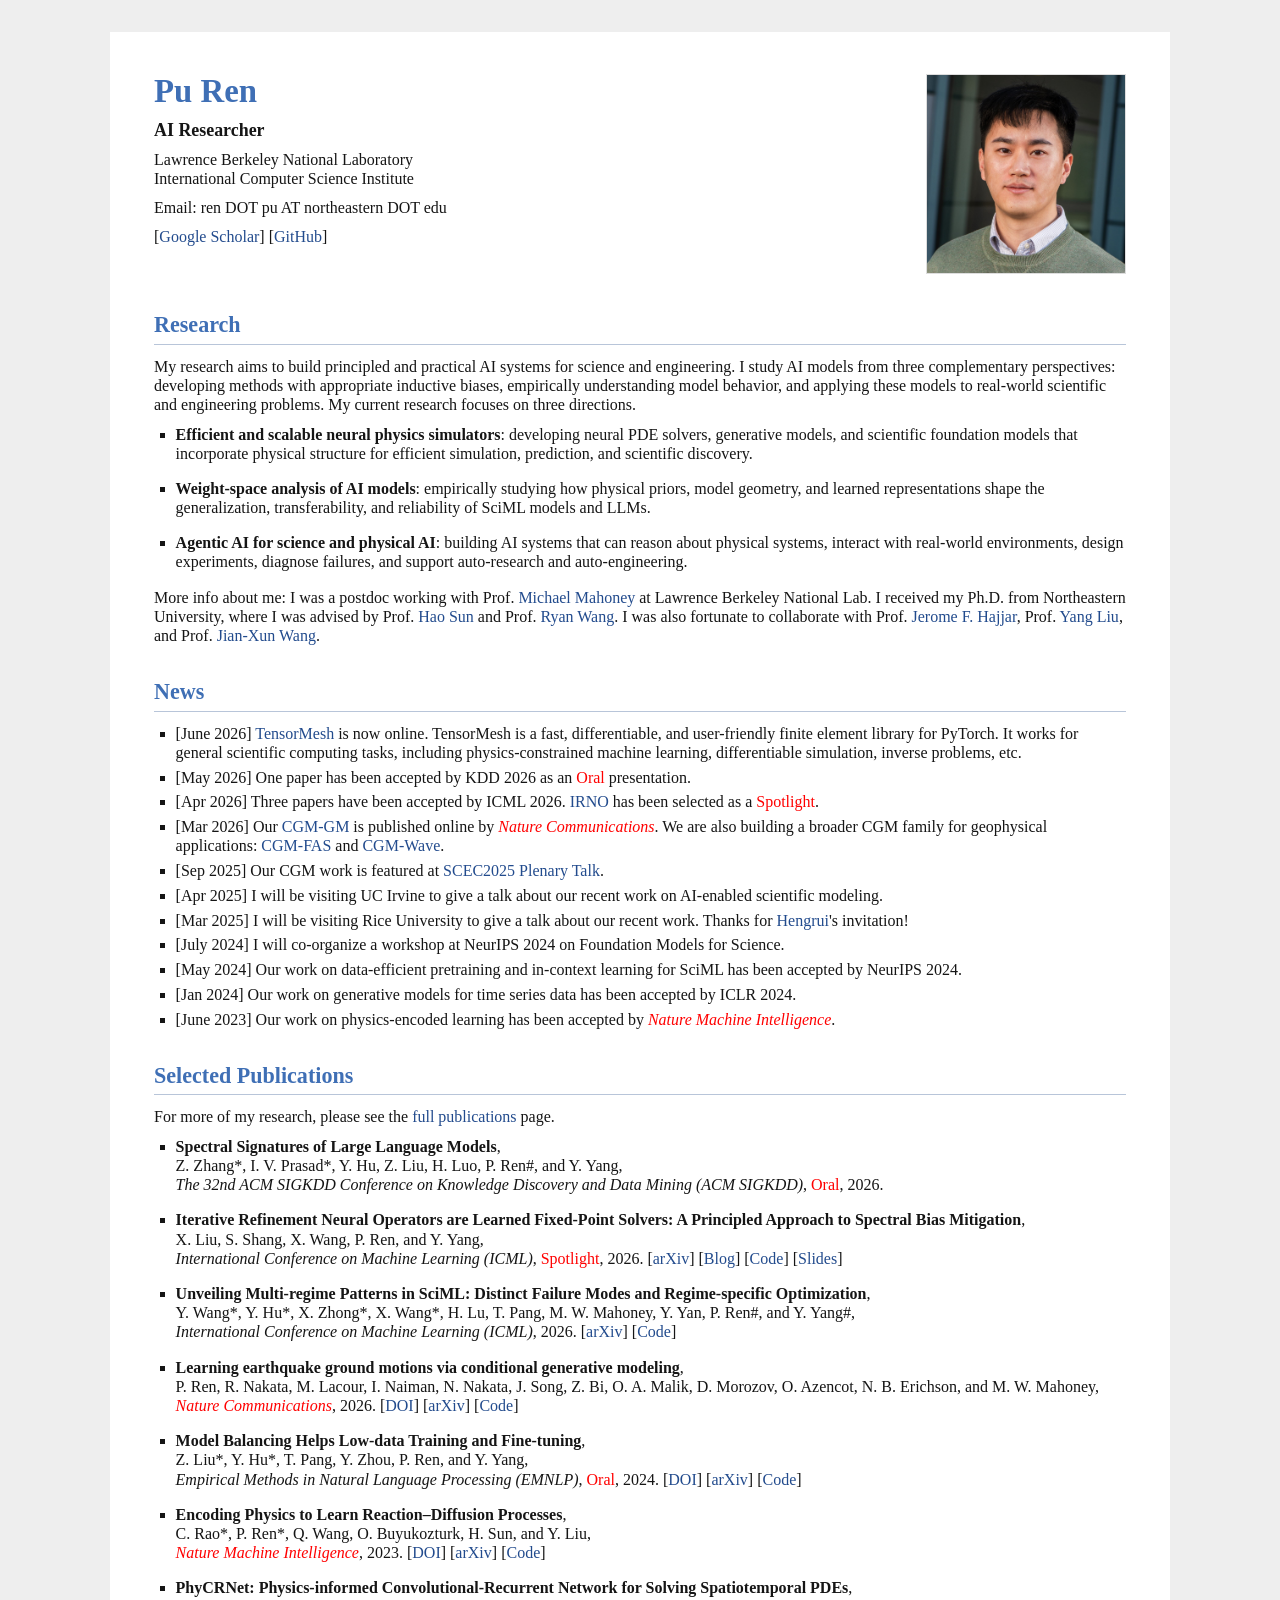
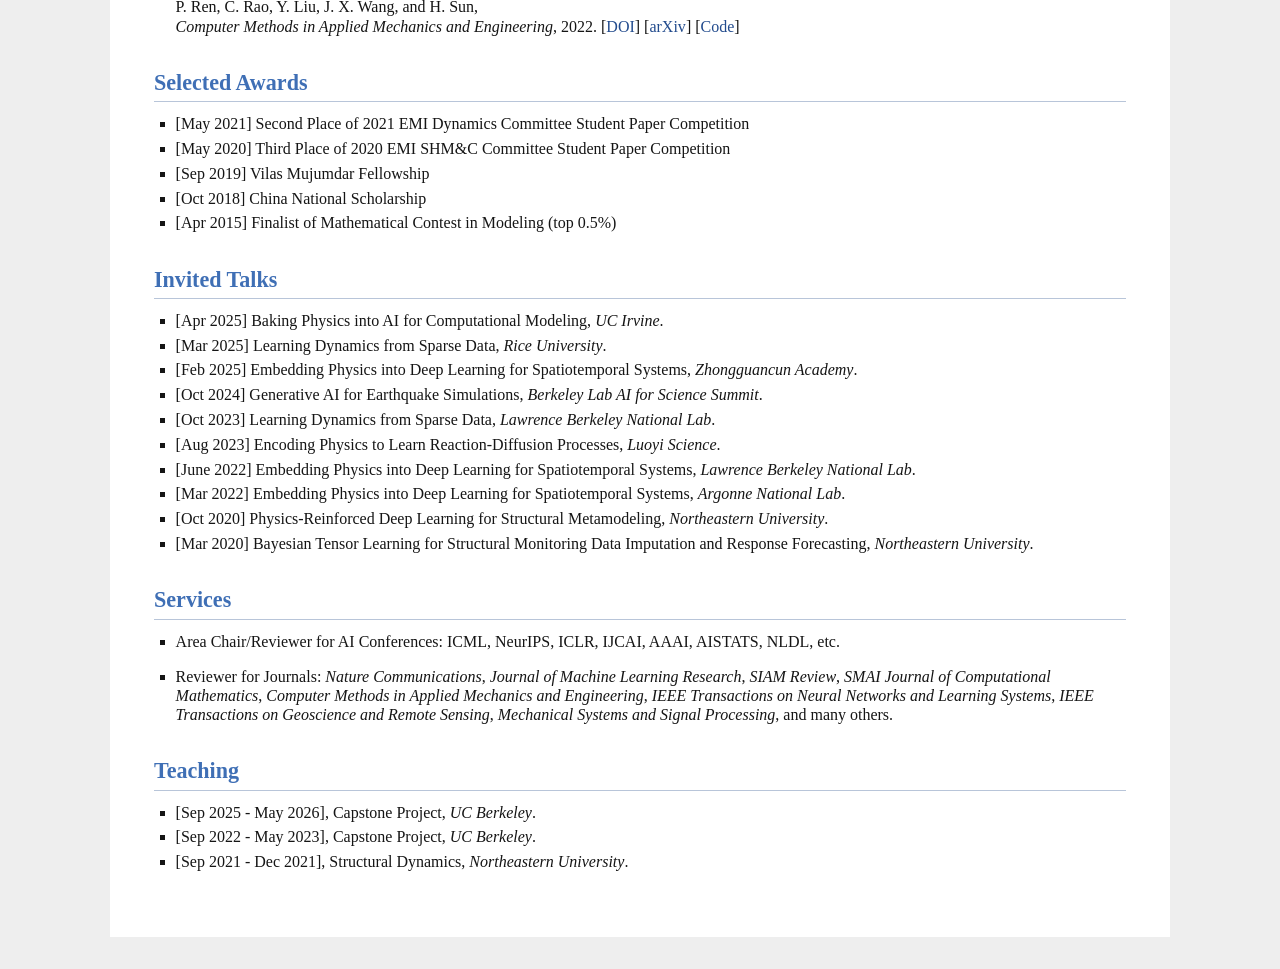
==== commit b55a4794: "update index" ====
--- a/index.html
+++ b/index.html
@@ -5,49 +5,6 @@
 <meta name="generator" content="jemdoc, see http://jemdoc.jaboc.net/" />
 <meta http-equiv="Content-Type" content="text/html;charset=utf-8" />
 <link rel="stylesheet" href="jemdoc.css" type="text/css" />
-<style type="text/css">
-  body {
-    margin: 0;
-    padding: 32px 34px;
-    background: #eeeeee;
-  }
-  #layout-content {
-    max-width: 1060px;
-    margin: 0 auto;
-    padding: 42px 44px 50px;
-    background: #ffffff;
-  }
-  .site-header {
-    display: grid;
-    grid-template-columns: minmax(0, 1fr) 200px;
-    gap: 42px;
-    align-items: start;
-  }
-  .portrait {
-    margin: 0;
-    text-align: right;
-  }
-  .portrait img {
-    width: 200px;
-    max-width: 100%;
-    height: auto;
-  }
-  @media (max-width: 760px) {
-    body {
-      padding: 0;
-    }
-    #layout-content {
-      padding: 26px 18px 34px;
-    }
-    .site-header {
-      grid-template-columns: 1fr;
-      gap: 20px;
-    }
-    .portrait {
-      text-align: left;
-    }
-  }
-</style>
 <title>Pu Ren</title>
 <!-- MathJax -->
 	<script type="text/javascript" src="https://cdn.mathjax.org/mathjax/latest/MathJax.js?config=TeX-AMS-MML_HTMLorMML">
@@ -61,6 +18,74 @@
 </head>
 <body>
 <div id="layout-content">
+<style>
+  body {
+    margin: 0;
+    padding: 32px 34px;
+    background: #eeeeee;
+  }
+  #layout-content {
+    max-width: 1060px;
+    margin: 0 auto;
+    padding: 42px 44px 50px;
+    background: #ffffff;
+  }
+  .site-header {
+    display: grid;
+    grid-template-columns: minmax(0, 1fr) 200px;
+    gap: 42px;
+    align-items: start;
+  }
+  .site-header h1 {
+    margin: 0 0 12px;
+    padding: 0;
+    border: none;
+    color: #3f6fb5;
+    font-size: 2.05rem;
+    line-height: 1.05;
+    font-weight: bold;
+  }
+  .role {
+    margin: 0 0 8px;
+    font-size: 1.12rem;
+    font-weight: bold;
+  }
+  b,
+  strong {
+    font-weight: bold;
+  }
+  i,
+  em {
+    font-style: italic;
+  }
+  .highlight-red {
+    color: red;
+  }
+  .portrait {
+    margin: 0;
+    text-align: right;
+  }
+  .portrait img {
+    width: 200px;
+    max-width: 100%;
+    height: auto;
+  }
+  @media (max-width: 760px) {
+    body {
+      padding: 0;
+    }
+    #layout-content {
+      padding: 26px 18px 34px;
+    }
+    .site-header {
+      grid-template-columns: 1fr;
+      gap: 20px;
+    }
+    .portrait {
+      text-align: left;
+    }
+  }
+</style>
 <!-- Header: edit name, appointment, affiliations, links, and portrait here. -->
 <header class="site-header">
   <div class="intro">
@@ -97,7 +122,7 @@
 <p>More info about me: I was a postdoc working with Prof. <a href="https://www.stat.berkeley.edu/~mmahoney/" target=&ldquo;blank&rdquo;>Michael Mahoney</a> at Lawrence Berkeley National Lab. I received my Ph.D. from Northeastern University, where I was advised by Prof. <a href="https://scholar.google.com/citations?user=PaxAtLkAAAAJ&amp;hl=en/" target=&ldquo;blank&rdquo;>Hao Sun</a> and Prof. <a href="https://sites.google.com/view/uirlab/" target=&ldquo;blank&rdquo;>Ryan Wang</a>. I was also fortunate to collaborate with Prof. <a href="https://coe.northeastern.edu/people/hajjar-jerome/" target=&ldquo;blank&rdquo;>Jerome F. Hajjar</a>, Prof. <a href="https://scholar.google.com/citations?user=34upg6YAAAAJ&amp;hl=en/" target=&ldquo;blank&rdquo;>Yang Liu</a>, and Prof. <a href="https://www.duffield.cornell.edu/people/jian-xun-wang/" target=&ldquo;blank&rdquo;>Jian-Xun Wang</a>.</p>
 <h2>News</h2>
 <ul>
-<li><p>[June 2026] <a href="https://www.tensor-mesh.com/" target=&ldquo;blank&rdquo;>TensorMesh</a> is now online. TensorMesh is a fast, differentiable, ans user-friendly finite element library for PyTorch. It works for general scientific computing tasks, including physics-constrained machine learning, differentiable simulation, inverse problems, etc. </p>
+<li><p>[June 2026] <a href="https://www.tensor-mesh.com/" target=&ldquo;blank&rdquo;>TensorMesh</a> is now online. TensorMesh is a fast, differentiable, and user-friendly finite element library for PyTorch. It works for general scientific computing tasks, including physics-constrained machine learning, differentiable simulation, inverse problems, etc. </p>
 </li>
 <li><p>[May 2026] One paper has been accepted by KDD 2026 as an <span class="highlight-red">Oral</span> presentation.</p>
 </li>
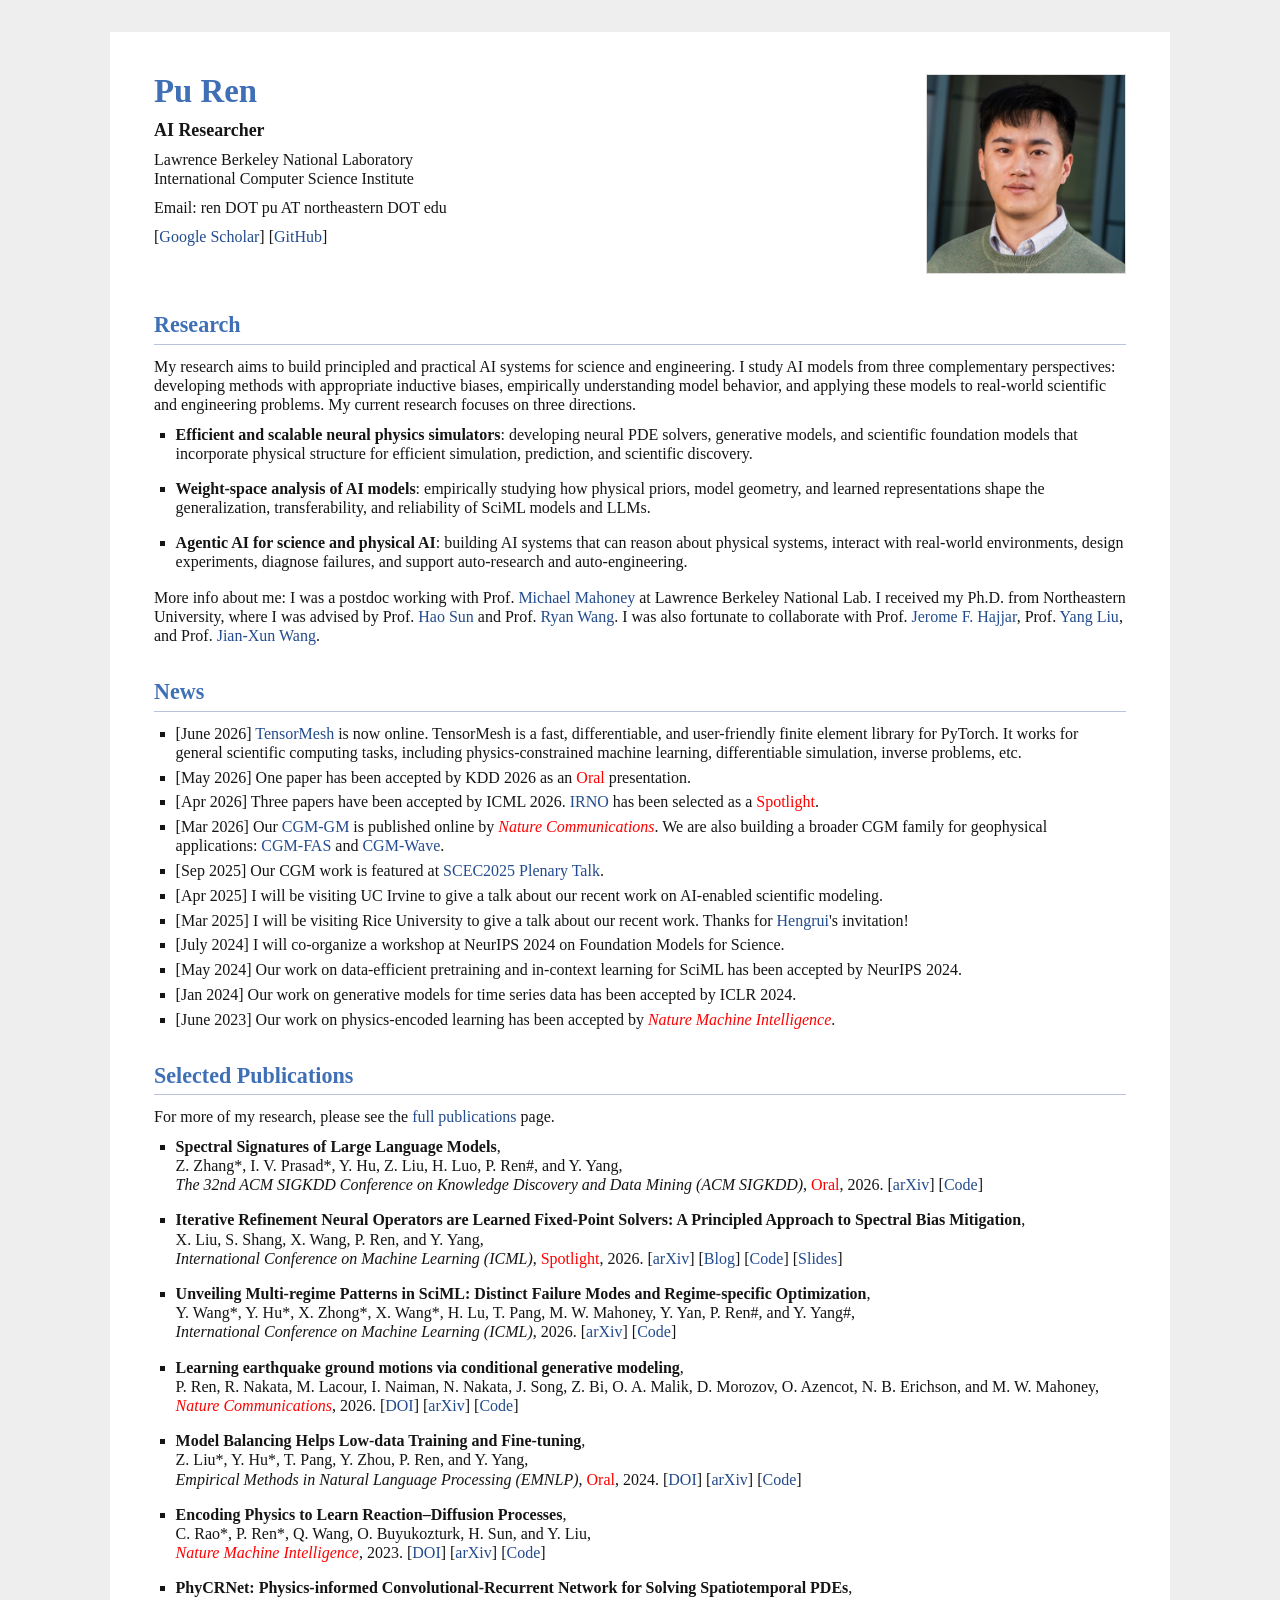
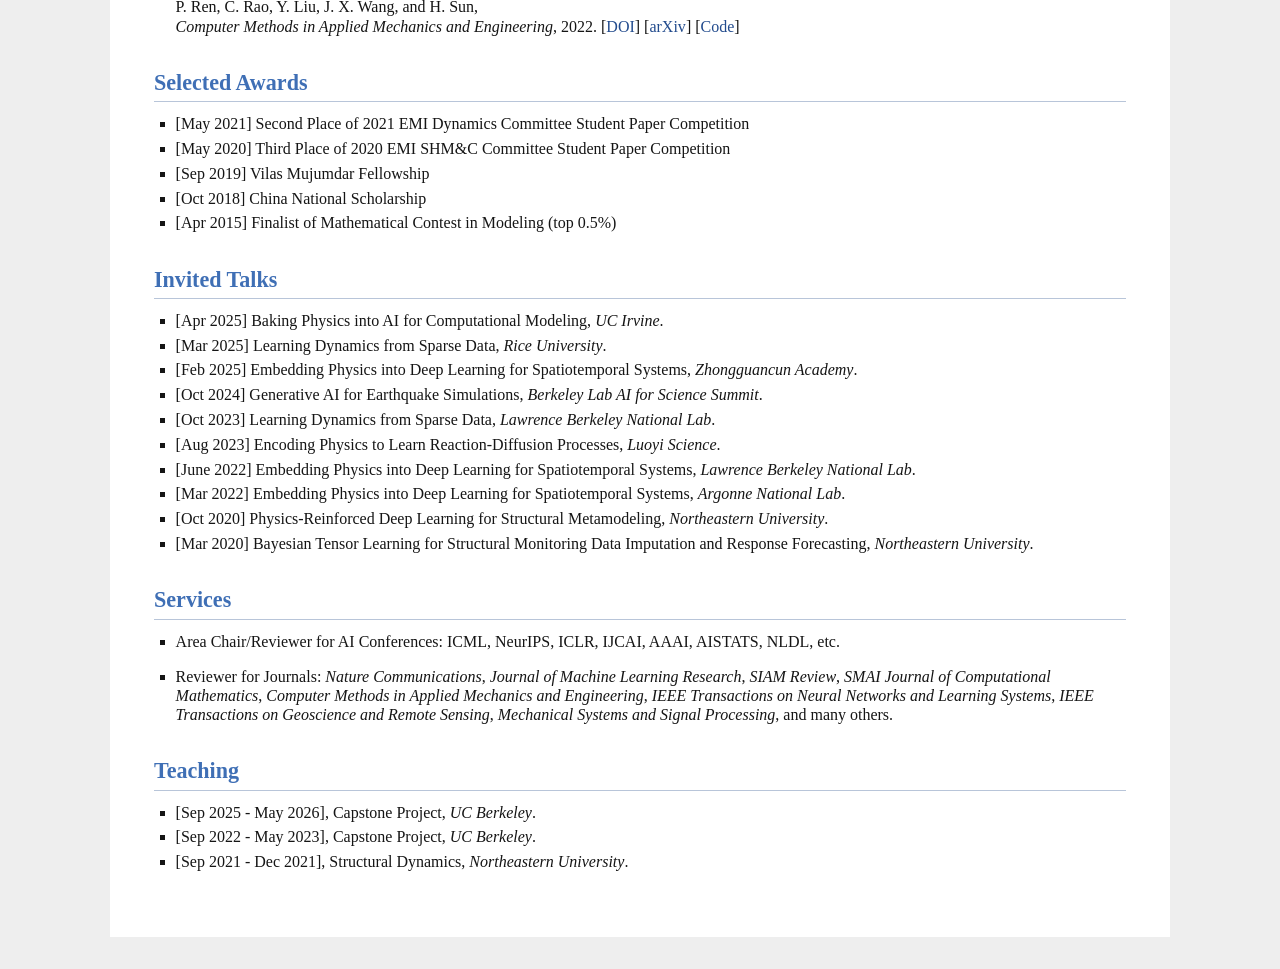
==== commit 6f8bad9c: "add kdd arxiv and code link" ====
--- a/index.html
+++ b/index.html
@@ -150,7 +150,9 @@
 <ul>
 <li><p><b>Spectral Signatures of Large Language Models</b>, <br />
 Z. Zhang*, I. V. Prasad*, Y. Hu, Z. Liu, H. Luo, P. Ren#, and Y. Yang, <br />
-<i>The 32nd ACM SIGKDD Conference on Knowledge Discovery and Data Mining (ACM SIGKDD)</i>, <span class="highlight-red">Oral</span>, 2026.</p>
+<i>The 32nd ACM SIGKDD Conference on Knowledge Discovery and Data Mining (ACM SIGKDD)</i>, <span class="highlight-red">Oral</span>, 2026.
+[<a href="https://arxiv.org/pdf/2607.03377" target=&ldquo;blank&rdquo;>arXiv</a>]
+[<a href="https://github.com/Ingrid-505/Spectral_Signature" target=&ldquo;blank&rdquo;>Code</a>]</p>
 </li>
 </ul>
 <ul>
